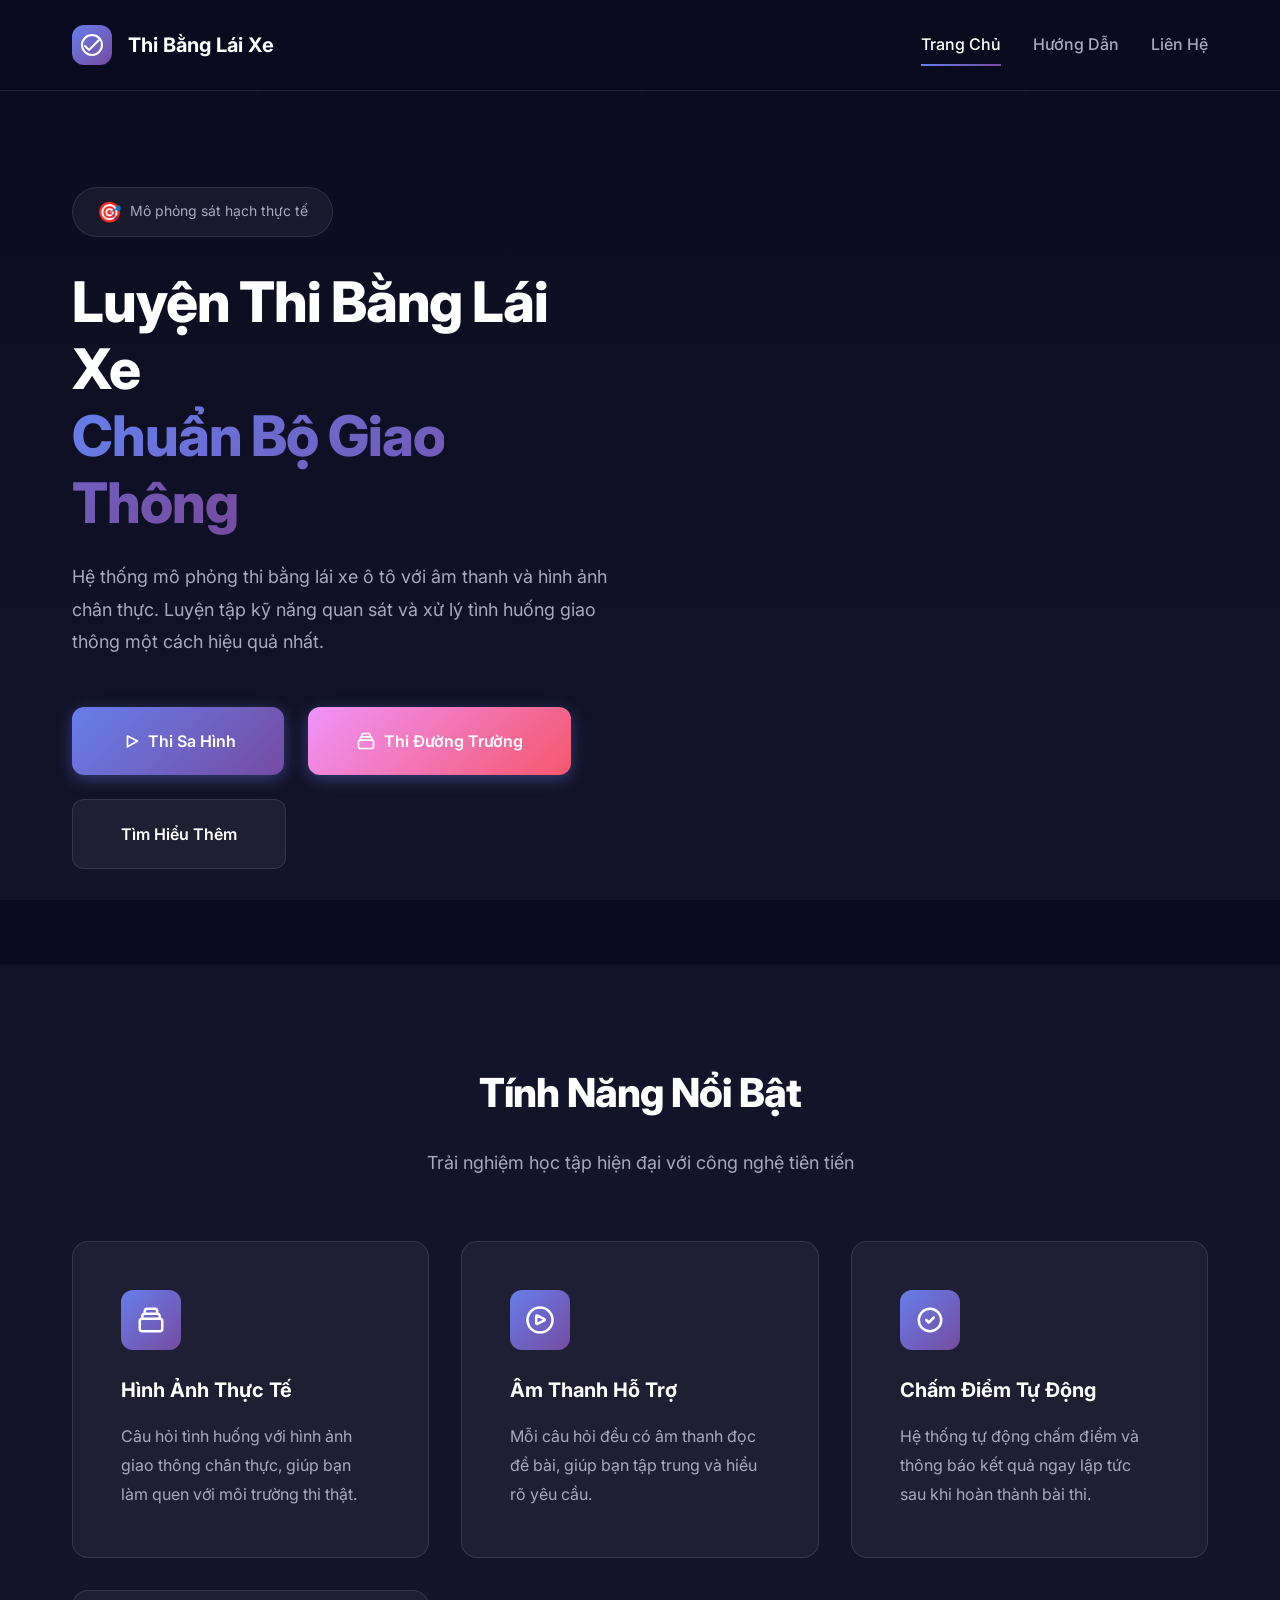
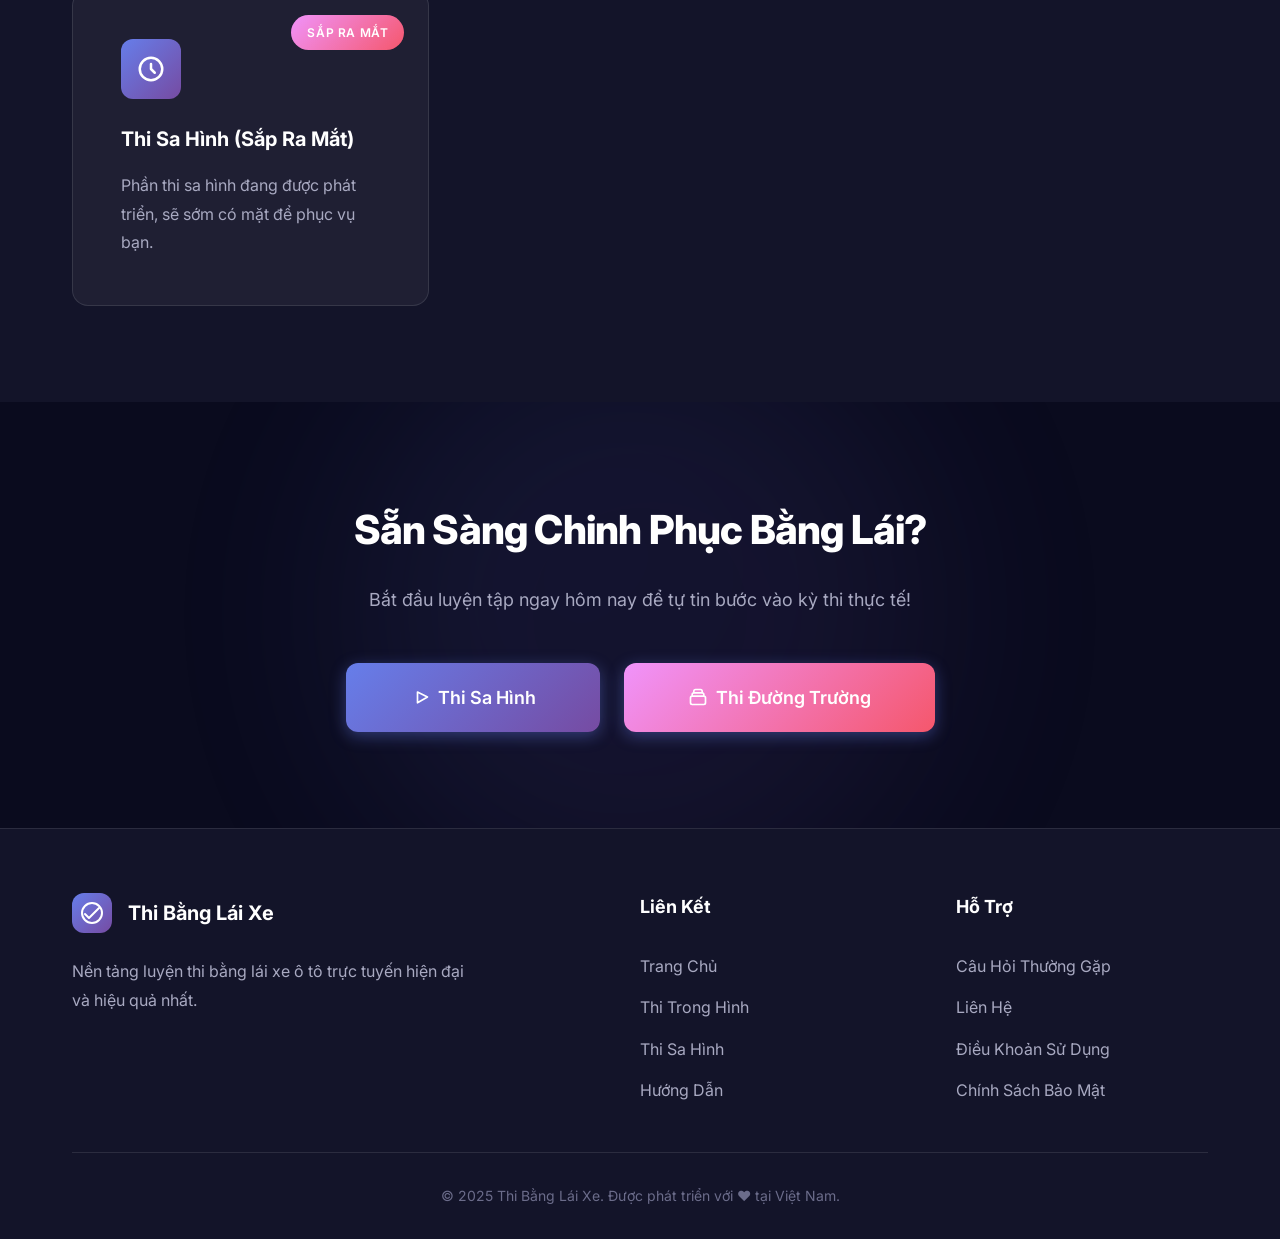
==== thi-sa-hinh.html @ 9852e468 "Initial commit: Mo phong thi bang lai xe - Sa Hinh exam system with audio and timer" ====
<!DOCTYPE html>
<html lang="vi">

<head>
    <meta charset="UTF-8">
    <meta name="viewport" content="width=device-width, initial-scale=1.0">
    <meta name="description" content="Thi Sa Hình - Mô phỏng thi bằng lái xe ô tô">
    <title>Thi Sa Hình - Thi Bằng Lái Xe Ô Tô</title>
    <link rel="stylesheet" href="styles.css">
    <link rel="stylesheet" href="thi-sa-hinh.css">
    <link rel="preconnect" href="https://fonts.googleapis.com">
    <link rel="preconnect" href="https://fonts.gstatic.com" crossorigin>
    <link href="https://fonts.googleapis.com/css2?family=Inter:wght@300;400;500;600;700;800&display=swap"
        rel="stylesheet">
</head>

<body>
    <!-- Background Animation -->
    <div class="background-animation">
        <div class="road-line"></div>
        <div class="road-line"></div>
        <div class="road-line"></div>
    </div>

    <!-- Main Content -->
    <main class="exam-container">
        <div class="container">
            <!-- Exam Header -->
            <div class="exam-header">
                <a href="index.html" class="back-button" id="backBtn">
                    <svg viewBox="0 0 24 24" fill="none" xmlns="http://www.w3.org/2000/svg">
                        <path d="M19 12H5M5 12L12 19M5 12L12 5" stroke="currentColor" stroke-width="2"
                            stroke-linecap="round" stroke-linejoin="round" />
                    </svg>
                    <span class="back-text">Trang chủ</span>
                </a>
                <h1 class="exam-title">THI SA HÌNH</h1>
                <div class="exam-stats">
                    <div class="stat-item">
                        <span class="stat-label">ĐIỂM</span>
                        <span class="stat-value" id="score">100</span>
                    </div>
                    <div class="stat-item">
                        <span class="stat-label">TỔNG TG</span>
                        <span class="stat-value" id="totalTime">00:00</span>
                    </div>
                    <div class="stat-item">
                        <span class="stat-label">TG TRONG BÀI</span>
                        <span class="stat-value" id="currentTime">00:00</span>
                    </div>
                </div>
            </div>

            <!-- Exam Name Section -->
            <div class="exam-name-section">
                <div class="exam-name-label">Bài thi:</div>
                <div class="exam-name-title">XUẤT PHÁT</div>
            </div>

            <!-- Common Errors Section -->
            <div class="common-errors-section">
                <h3 class="common-errors-title">CÁC LỖI CHUNG</h3>
                <div class="error-buttons">
                    <button class="error-btn" data-penalty="-5">
                        <span class="error-name">Chết máy</span>
                        <span class="error-penalty">(-5đ)</span>
                    </button>
                    <button class="error-btn" data-penalty="-1">
                        <span class="error-name">Xe quá tốc độ</span>
                        <span class="error-penalty">(-1đ)</span>
                    </button>
                    <button class="error-btn" data-penalty="-5">
                        <span class="error-name">Vòng tua quá 4000</span>
                        <span class="error-penalty">(-5đ)</span>
                    </button>
                </div>
            </div>

            <!-- Exam Errors Section -->
            <div class="exam-errors-section">
                <h3 class="exam-errors-title">LỖI TRONG BÀI THI</h3>
                <div class="exam-error-buttons">
                    <button class="exam-error-btn" data-penalty="-5">
                        <span class="error-name">Không thắt dây an toàn</span>
                        <span class="error-penalty">(-5đ)</span>
                    </button>
                    <button class="exam-error-btn" data-penalty="-5">
                        <span class="error-name">Không bật xi nhan trái</span>
                        <span class="error-penalty">(-5đ)</span>
                    </button>
                    <button class="exam-error-btn" data-penalty="-5">
                        <span class="error-name">Không tắt xi nhan trái</span>
                        <span class="error-penalty">(-5đ)</span>
                    </button>
                </div>
            </div>

            <!-- Audio Section -->
            <div class="audio-section">
                <h3 class="audio-title">ÂM THANH TRONG BÀI</h3>
                <div class="audio-buttons">
                    <button class="audio-btn" data-audio="AM THANH TING TONG NHAN BAI.mp3">
                        <span class="audio-name">Ting Ton</span>
                    </button>
                </div>
            </div>

            <!-- Content Area (To be filled) -->
            <div class="content-area">
                <p style="color: var(--text-muted); text-align: center; padding: 4rem 0; font-size: 1.125rem;">
                    Nội dung sẽ được thêm vào đây...
                </p>
            </div>

            <!-- Floating Previous Button (Initially hidden) -->
            <button class="prev-question-btn" id="prevQuestionBtn" style="display: none;">
                <svg viewBox="0 0 24 24" fill="none" xmlns="http://www.w3.org/2000/svg">
                    <path d="M11 17L6 12M6 12L11 7M6 12H18" stroke="currentColor" stroke-width="2"
                        stroke-linecap="round" stroke-linejoin="round" />
                </svg>
                <span class="prev-btn-text">Quay lại bài XUẤT PHÁT</span>
            </button>

            <!-- Floating Next Button -->
            <button class="next-question-btn" id="nextQuestionBtn">
                <span class="next-btn-text">Nhường đường cho người đi bộ</span>
                <svg viewBox="0 0 24 24" fill="none" xmlns="http://www.w3.org/2000/svg">
                    <path d="M13 7L18 12M18 12L13 17M18 12H6" stroke="currentColor" stroke-width="2"
                        stroke-linecap="round" stroke-linejoin="round" />
                </svg>
            </button>
        </div>
    </main>

    <script src="thi-sa-hinh.js"></script>
</body>

</html>
---- styles.css ----
/* ===== CSS Variables ===== */
:root {
    /* Colors */
    --primary-gradient: linear-gradient(135deg, #667eea 0%, #764ba2 100%);
    --secondary-gradient: linear-gradient(135deg, #f093fb 0%, #f5576c 100%);
    --success-gradient: linear-gradient(135deg, #4facfe 0%, #00f2fe 100%);

    --bg-primary: #0a0b1e;
    --bg-secondary: #131429;
    --bg-card: rgba(255, 255, 255, 0.05);
    --bg-card-hover: rgba(255, 255, 255, 0.08);

    --text-primary: #ffffff;
    --text-secondary: #a8a9c1;
    --text-muted: #6b6c8a;

    --accent-purple: #667eea;
    --accent-pink: #f5576c;
    --accent-blue: #4facfe;

    /* Spacing */
    --spacing-xs: 0.5rem;
    --spacing-sm: 1rem;
    --spacing-md: 1.5rem;
    --spacing-lg: 2rem;
    --spacing-xl: 3rem;
    --spacing-2xl: 4rem;
    --spacing-3xl: 6rem;

    /* Border Radius */
    --radius-sm: 8px;
    --radius-md: 12px;
    --radius-lg: 16px;
    --radius-xl: 24px;

    /* Shadows */
    --shadow-sm: 0 2px 8px rgba(0, 0, 0, 0.1);
    --shadow-md: 0 4px 16px rgba(0, 0, 0, 0.2);
    --shadow-lg: 0 8px 32px rgba(0, 0, 0, 0.3);
    --shadow-glow: 0 0 40px rgba(102, 126, 234, 0.4);

    /* Transitions */
    --transition-fast: 0.2s ease;
    --transition-normal: 0.3s ease;
    --transition-slow: 0.5s ease;
}

/* ===== Reset & Base Styles ===== */
* {
    margin: 0;
    padding: 0;
    box-sizing: border-box;
}

html {
    scroll-behavior: smooth;
}

body {
    font-family: 'Inter', -apple-system, BlinkMacSystemFont, 'Segoe UI', sans-serif;
    background: var(--bg-primary);
    color: var(--text-primary);
    line-height: 1.6;
    overflow-x: hidden;
    min-height: 100vh;
}

.container {
    max-width: 1200px;
    margin: 0 auto;
    padding: 0 var(--spacing-lg);
}

/* ===== Background Animation ===== */
.background-animation {
    position: fixed;
    top: 0;
    left: 0;
    width: 100%;
    height: 100%;
    z-index: -1;
    overflow: hidden;
    background: linear-gradient(180deg, var(--bg-primary) 0%, var(--bg-secondary) 100%);
}

.road-line {
    position: absolute;
    width: 4px;
    height: 100px;
    background: linear-gradient(180deg, transparent 0%, var(--accent-purple) 50%, transparent 100%);
    opacity: 0.2;
    animation: roadMove 3s linear infinite;
}

.road-line:nth-child(1) {
    left: 20%;
    animation-delay: 0s;
}

.road-line:nth-child(2) {
    left: 50%;
    animation-delay: 1s;
}

.road-line:nth-child(3) {
    left: 80%;
    animation-delay: 2s;
}

@keyframes roadMove {
    0% {
        transform: translateY(-100px);
        opacity: 0;
    }

    50% {
        opacity: 0.2;
    }

    100% {
        transform: translateY(100vh);
        opacity: 0;
    }
}

/* ===== Header ===== */
.header {
    position: sticky;
    top: 0;
    z-index: 1000;
    background: rgba(10, 11, 30, 0.8);
    backdrop-filter: blur(20px);
    border-bottom: 1px solid rgba(255, 255, 255, 0.1);
    padding: var(--spacing-md) 0;
}

.header .container {
    display: flex;
    justify-content: space-between;
    align-items: center;
}

.logo {
    display: flex;
    align-items: center;
    gap: var(--spacing-sm);
    font-weight: 700;
    font-size: 1.25rem;
    text-decoration: none;
    color: var(--text-primary);
}

.logo-icon {
    width: 40px;
    height: 40px;
    background: var(--primary-gradient);
    border-radius: var(--radius-md);
    display: flex;
    align-items: center;
    justify-content: center;
    padding: 8px;
}

.logo-icon svg {
    width: 100%;
    height: 100%;
    color: white;
}

.nav {
    display: flex;
    gap: var(--spacing-lg);
}

.nav-link {
    color: var(--text-secondary);
    text-decoration: none;
    font-weight: 500;
    transition: color var(--transition-fast);
    position: relative;
    padding: var(--spacing-xs) 0;
}

.nav-link::after {
    content: '';
    position: absolute;
    bottom: 0;
    left: 0;
    width: 0;
    height: 2px;
    background: var(--primary-gradient);
    transition: width var(--transition-fast);
}

.nav-link:hover,
.nav-link.active {
    color: var(--text-primary);
}

.nav-link:hover::after,
.nav-link.active::after {
    width: 100%;
}

/* ===== Hero Section ===== */
.hero {
    padding: var(--spacing-3xl) 0;
    min-height: 90vh;
    display: flex;
    align-items: center;
}

.hero .container {
    display: grid;
    grid-template-columns: 1fr 1fr;
    gap: var(--spacing-2xl);
    align-items: center;
}

.hero-content {
    animation: fadeInUp 0.8s ease;
}

.hero-badge {
    display: inline-flex;
    align-items: center;
    gap: var(--spacing-xs);
    background: var(--bg-card);
    border: 1px solid rgba(255, 255, 255, 0.1);
    padding: var(--spacing-xs) var(--spacing-md);
    border-radius: 50px;
    font-size: 0.875rem;
    color: var(--text-secondary);
    margin-bottom: var(--spacing-lg);
}

.badge-icon {
    font-size: 1.25rem;
}

.hero-title {
    font-size: 3.5rem;
    font-weight: 800;
    line-height: 1.2;
    margin-bottom: var(--spacing-md);
    letter-spacing: -0.02em;
}

.gradient-text {
    background: var(--primary-gradient);
    -webkit-background-clip: text;
    -webkit-text-fill-color: transparent;
    background-clip: text;
}

.hero-description {
    font-size: 1.125rem;
    color: var(--text-secondary);
    margin-bottom: var(--spacing-xl);
    max-width: 540px;
    line-height: 1.8;
}

.hero-buttons {
    display: flex;
    gap: var(--spacing-md);
    flex-wrap: wrap;
}

/* ===== Buttons ===== */
.btn {
    display: inline-flex;
    align-items: center;
    gap: var(--spacing-xs);
    padding: var(--spacing-md) var(--spacing-xl);
    border: none;
    border-radius: var(--radius-md);
    font-size: 1rem;
    font-weight: 600;
    cursor: pointer;
    transition: all var(--transition-normal);
    text-decoration: none;
    font-family: inherit;
    position: relative;
    overflow: hidden;
}

.btn svg {
    width: 20px;
    height: 20px;
    transition: transform var(--transition-fast);
}

.btn:hover svg {
    transform: translateX(4px);
}

.btn-primary {
    background: var(--primary-gradient);
    color: white;
    box-shadow: 0 4px 16px rgba(102, 126, 234, 0.4);
}

.btn-primary:hover {
    box-shadow: 0 8px 24px rgba(102, 126, 234, 0.6);
    transform: translateY(-2px);
}

.btn-primary:active {
    transform: translateY(0);
}

.btn-alt {
    background: var(--secondary-gradient);
}

.btn-alt:hover {
    box-shadow: 0 8px 24px rgba(245, 87, 108, 0.6);
}

.btn-secondary {
    background: var(--bg-card);
    color: var(--text-primary);
    border: 1px solid rgba(255, 255, 255, 0.1);
}

.btn-secondary:hover {
    background: var(--bg-card-hover);
    border-color: rgba(255, 255, 255, 0.2);
}

.btn-large {
    padding: var(--spacing-md) var(--spacing-2xl);
    font-size: 1.125rem;
}

/* CTA Buttons Layout */
.cta-buttons {
    display: flex;
    gap: var(--spacing-md);
    justify-content: center;
    flex-wrap: wrap;
}

/* ===== Hero Visual ===== */
.hero-visual {
    position: relative;
    animation: fadeInRight 0.8s ease;
}

.visual-card {
    position: relative;
    background: var(--bg-card);
    border: 1px solid rgba(255, 255, 255, 0.1);
    border-radius: var(--radius-xl);
    padding: var(--spacing-2xl);
    backdrop-filter: blur(20px);
    display: flex;
    align-items: center;
    justify-content: center;
    min-height: 400px;
}

.card-glow {
    position: absolute;
    top: 50%;
    left: 50%;
    transform: translate(-50%, -50%);
    width: 300px;
    height: 300px;
    background: var(--primary-gradient);
    opacity: 0.2;
    filter: blur(80px);
    border-radius: 50%;
    animation: pulse 3s ease-in-out infinite;
}

.steering-wheel {
    position: relative;
    z-index: 1;
    animation: rotate 20s linear infinite;
}

.steering-wheel svg {
    width: 200px;
    height: 200px;
    filter: drop-shadow(0 0 20px rgba(102, 126, 234, 0.5));
}

@keyframes pulse {

    0%,
    100% {
        transform: translate(-50%, -50%) scale(1);
        opacity: 0.2;
    }

    50% {
        transform: translate(-50%, -50%) scale(1.1);
        opacity: 0.3;
    }
}

@keyframes rotate {
    0% {
        transform: rotate(0deg);
    }

    100% {
        transform: rotate(360deg);
    }
}

/* ===== Features Section ===== */
.features {
    padding: var(--spacing-3xl) 0;
    background: var(--bg-secondary);
}

.section-header {
    text-align: center;
    margin-bottom: var(--spacing-2xl);
}

.section-title {
    font-size: 2.5rem;
    font-weight: 800;
    margin-bottom: var(--spacing-md);
    letter-spacing: -0.02em;
}

.section-description {
    font-size: 1.125rem;
    color: var(--text-secondary);
    max-width: 600px;
    margin: 0 auto;
}

.features-grid {
    display: grid;
    grid-template-columns: repeat(auto-fit, minmax(280px, 1fr));
    gap: var(--spacing-lg);
}

.feature-card {
    background: var(--bg-card);
    border: 1px solid rgba(255, 255, 255, 0.1);
    border-radius: var(--radius-lg);
    padding: var(--spacing-xl);
    transition: all var(--transition-normal);
    position: relative;
    overflow: hidden;
}

.feature-card::before {
    content: '';
    position: absolute;
    top: 0;
    left: 0;
    width: 100%;
    height: 4px;
    background: var(--primary-gradient);
    transform: scaleX(0);
    transform-origin: left;
    transition: transform var(--transition-normal);
}

.feature-card:hover {
    background: var(--bg-card-hover);
    transform: translateY(-4px);
    box-shadow: var(--shadow-lg);
}

.feature-card:hover::before {
    transform: scaleX(1);
}

.feature-icon {
    width: 60px;
    height: 60px;
    background: var(--primary-gradient);
    border-radius: var(--radius-md);
    display: flex;
    align-items: center;
    justify-content: center;
    margin-bottom: var(--spacing-md);
    padding: 15px;
}

.feature-icon svg {
    width: 100%;
    height: 100%;
    color: white;
}

.feature-title {
    font-size: 1.25rem;
    font-weight: 700;
    margin-bottom: var(--spacing-sm);
}

.feature-description {
    color: var(--text-secondary);
    line-height: 1.8;
}

.feature-card.coming-soon {
    position: relative;
    opacity: 0.7;
}

.coming-soon-badge {
    position: absolute;
    top: var(--spacing-md);
    right: var(--spacing-md);
    background: var(--secondary-gradient);
    color: white;
    font-size: 0.75rem;
    font-weight: 600;
    padding: var(--spacing-xs) var(--spacing-sm);
    border-radius: 50px;
    text-transform: uppercase;
    letter-spacing: 0.05em;
}

/* ===== CTA Section ===== */
.cta {
    padding: var(--spacing-3xl) 0;
    position: relative;
    overflow: hidden;
}

.cta::before {
    content: '';
    position: absolute;
    top: 50%;
    left: 50%;
    transform: translate(-50%, -50%);
    width: 600px;
    height: 600px;
    background: var(--primary-gradient);
    opacity: 0.1;
    filter: blur(100px);
    border-radius: 50%;
}

.cta-content {
    text-align: center;
    position: relative;
    z-index: 1;
}

.cta-title {
    font-size: 2.5rem;
    font-weight: 800;
    margin-bottom: var(--spacing-md);
    letter-spacing: -0.02em;
}

.cta-description {
    font-size: 1.125rem;
    color: var(--text-secondary);
    margin-bottom: var(--spacing-xl);
    max-width: 600px;
    margin-left: auto;
    margin-right: auto;
}

/* ===== Footer ===== */
.footer {
    background: var(--bg-secondary);
    border-top: 1px solid rgba(255, 255, 255, 0.1);
    padding: var(--spacing-2xl) 0 var(--spacing-lg);
}

.footer-content {
    display: grid;
    grid-template-columns: 2fr 1fr 1fr;
    gap: var(--spacing-2xl);
    margin-bottom: var(--spacing-xl);
}

.footer-section {
    display: flex;
    flex-direction: column;
    gap: var(--spacing-md);
}

.footer-description {
    color: var(--text-secondary);
    line-height: 1.8;
    max-width: 400px;
}

.footer-title {
    font-size: 1.125rem;
    font-weight: 700;
    margin-bottom: var(--spacing-xs);
}

.footer-links {
    list-style: none;
    display: flex;
    flex-direction: column;
    gap: var(--spacing-sm);
}

.footer-links a {
    color: var(--text-secondary);
    text-decoration: none;
    transition: color var(--transition-fast);
}

.footer-links a:hover {
    color: var(--text-primary);
}

.footer-bottom {
    padding-top: var(--spacing-lg);
    border-top: 1px solid rgba(255, 255, 255, 0.1);
    text-align: center;
    color: var(--text-muted);
    font-size: 0.875rem;
}

/* ===== Animations ===== */
@keyframes fadeInUp {
    from {
        opacity: 0;
        transform: translateY(30px);
    }

    to {
        opacity: 1;
        transform: translateY(0);
    }
}

@keyframes fadeInRight {
    from {
        opacity: 0;
        transform: translateX(30px);
    }

    to {
        opacity: 1;
        transform: translateX(0);
    }
}

/* ===== Responsive Design ===== */
@media (max-width: 968px) {
    .hero .container {
        grid-template-columns: 1fr;
        gap: var(--spacing-xl);
    }

    .hero-visual {
        order: -1;
    }

    .hero-title {
        font-size: 2.5rem;
    }

    .footer-content {
        grid-template-columns: 1fr;
        gap: var(--spacing-xl);
    }

    .nav {
        gap: var(--spacing-md);
    }
}

@media (max-width: 640px) {
    .container {
        padding: 0 var(--spacing-md);
    }

    .hero {
        padding: var(--spacing-2xl) 0;
    }

    .hero-title {
        font-size: 2rem;
    }

    .hero-description {
        font-size: 1rem;
    }

    .hero-buttons {
        flex-direction: column;
    }

    .btn {
        width: 100%;
        justify-content: center;
    }

    .section-title {
        font-size: 2rem;
    }

    .cta-title {
        font-size: 2rem;
    }

    .features-grid {
        grid-template-columns: 1fr;
    }

    .nav {
        display: none;
    }
}
---- thi-sa-hinh.css ----
/* ===== Exam Page Specific Styles ===== */

.exam-container {
    min-height: 100vh;
    padding: var(--spacing-2xl) 0;
}

/* ===== Exam Header ===== */
.exam-header {
    display: flex;
    justify-content: space-between;
    align-items: center;
    padding: var(--spacing-xl);
    background: var(--bg-card);
    border: 1px solid rgba(255, 255, 255, 0.1);
    border-radius: var(--radius-lg);
    margin-bottom: var(--spacing-sm);
    box-shadow: var(--shadow-md);
}

.exam-title {
    font-size: 2rem;
    font-weight: 800;
    letter-spacing: 0.05em;
    background: var(--primary-gradient);
    -webkit-background-clip: text;
    -webkit-text-fill-color: transparent;
    background-clip: text;
    flex: 1;
    text-align: center;
}

/* Back Button */
.back-button {
    display: flex;
    align-items: center;
    gap: var(--spacing-xs);
    padding: var(--spacing-sm) var(--spacing-md);
    background: rgba(255, 255, 255, 0.05);
    border: 1px solid rgba(255, 255, 255, 0.1);
    border-radius: var(--radius-md);
    color: var(--text-secondary);
    text-decoration: none;
    font-size: 0.875rem;
    font-weight: 600;
    transition: all var(--transition-normal);
    white-space: nowrap;
}

.back-button svg {
    width: 20px;
    height: 20px;
    transition: transform var(--transition-fast);
}

.back-button:hover {
    background: rgba(255, 255, 255, 0.08);
    border-color: rgba(255, 255, 255, 0.2);
    color: var(--text-primary);
    transform: translateX(-2px);
}

.back-button:hover svg {
    transform: translateX(-4px);
}

.back-text {
    display: inline;
}

.exam-stats {
    display: flex;
    gap: var(--spacing-xl);
}

.stat-item {
    display: flex;
    flex-direction: column;
    align-items: center;
    gap: var(--spacing-xs);
    padding: var(--spacing-md) var(--spacing-lg);
    background: rgba(255, 255, 255, 0.03);
    border-radius: var(--radius-md);
    min-width: 120px;
    border: 1px solid rgba(255, 255, 255, 0.05);
}

.stat-label {
    font-size: 0.875rem;
    color: var(--text-muted);
    text-transform: uppercase;
    letter-spacing: 0.1em;
    font-weight: 600;
    text-align: center;
}

.stat-value {
    font-size: 1.75rem;
    font-weight: 800;
    color: var(--text-primary);
    font-variant-numeric: tabular-nums;
    letter-spacing: -0.02em;
}

/* Exam Name Section */
.exam-name-section {
    display: flex;
    align-items: center;
    justify-content: center;
    gap: var(--spacing-xs);
    padding: 0 0 var(--spacing-xs) 0;
    margin-bottom: var(--spacing-md);
}

.exam-name-label {
    font-size: 0.875rem;
    font-weight: 500;
    color: var(--text-muted);
}

.exam-name-title {
    font-size: 0.875rem;
    font-weight: 700;
    color: var(--text-primary);
    letter-spacing: 0.05em;
}

/* Common Errors Section */
.common-errors-section {
    margin-bottom: var(--spacing-xl);
}

.common-errors-title {
    font-size: 1rem;
    font-weight: 700;
    color: var(--text-primary);
    text-transform: uppercase;
    letter-spacing: 0.05em;
    margin-bottom: var(--spacing-md);
    text-align: center;
}

.error-buttons {
    display: flex;
    gap: var(--spacing-md);
    flex-wrap: wrap;
    justify-content: center;
}

.error-btn {
    display: flex;
    align-items: center;
    gap: var(--spacing-sm);
    padding: var(--spacing-sm) var(--spacing-lg);
    background: rgba(251, 191, 36, 0.1);
    border: 2px solid rgba(251, 191, 36, 0.3);
    border-radius: var(--radius-md);
    color: var(--text-primary);
    font-family: inherit;
    font-size: 0.875rem;
    font-weight: 600;
    cursor: pointer;
    transition: all var(--transition-normal);
    white-space: nowrap;
}

.error-name {
    color: var(--text-primary);
}

.error-penalty {
    color: #fbbf24;
    font-weight: 700;
    font-size: 0.875rem;
}

.error-btn:hover {
    background: rgba(251, 191, 36, 0.15);
    border-color: rgba(251, 191, 36, 0.5);
    transform: translateY(-2px);
    box-shadow: 0 4px 12px rgba(251, 191, 36, 0.3);
}

.error-btn:active {
    transform: translateY(0);
    box-shadow: 0 2px 8px rgba(251, 191, 36, 0.2);
}

/* Exam Errors Section */
.exam-errors-section {
    margin-bottom: var(--spacing-xl);
}

.exam-errors-title {
    font-size: 1rem;
    font-weight: 700;
    color: var(--text-primary);
    text-transform: uppercase;
    letter-spacing: 0.05em;
    margin-bottom: var(--spacing-md);
    text-align: center;
}

.exam-error-buttons {
    display: flex;
    gap: var(--spacing-md);
    flex-wrap: wrap;
    justify-content: center;
}

.exam-error-btn {
    display: flex;
    align-items: center;
    gap: var(--spacing-sm);
    padding: var(--spacing-sm) var(--spacing-lg);
    background: rgba(96, 165, 250, 0.1);
    border: 2px solid rgba(96, 165, 250, 0.3);
    border-radius: var(--radius-md);
    color: var(--text-primary);
    font-family: inherit;
    font-size: 0.875rem;
    font-weight: 600;
    cursor: pointer;
    transition: all var(--transition-normal);
    white-space: nowrap;
}

.exam-error-btn .error-penalty {
    color: #60a5fa;
    font-weight: 700;
    font-size: 0.875rem;
}

.exam-error-btn:hover {
    background: rgba(96, 165, 250, 0.15);
    border-color: rgba(96, 165, 250, 0.5);
    transform: translateY(-2px);
    box-shadow: 0 4px 12px rgba(96, 165, 250, 0.3);
}

.exam-error-btn:active {
    transform: translateY(0);
    box-shadow: 0 2px 8px rgba(96, 165, 250, 0.2);
}

/* Audio Section */
.audio-section {
    margin-bottom: var(--spacing-xl);
}

.audio-title {
    font-size: 1rem;
    font-weight: 700;
    color: var(--text-primary);
    text-transform: uppercase;
    letter-spacing: 0.05em;
    margin-bottom: var(--spacing-md);
    text-align: center;
}

.audio-buttons {
    display: flex;
    gap: var(--spacing-md);
    flex-wrap: wrap;
    justify-content: center;
}

.audio-btn {
    display: flex;
    align-items: center;
    justify-content: center;
    padding: var(--spacing-md) var(--spacing-xl);
    background: rgba(168, 85, 247, 0.1);
    border: 2px solid rgba(168, 85, 247, 0.3);
    border-radius: var(--radius-md);
    color: var(--text-primary);
    font-family: inherit;
    font-size: 1rem;
    font-weight: 700;
    cursor: pointer;
    transition: all var(--transition-normal);
    white-space: nowrap;
}

.audio-btn .audio-name {
    color: #a855f7;
    font-size: 1.125rem;
}

.audio-btn:hover {
    background: rgba(168, 85, 247, 0.15);
    border-color: rgba(168, 85, 247, 0.5);
    transform: translateY(-2px);
    box-shadow: 0 4px 12px rgba(168, 85, 247, 0.3);
}

.audio-btn:active {
    transform: translateY(0);
    box-shadow: 0 2px 8px rgba(168, 85, 247, 0.2);
}

/* Content Area */
.content-area {
    min-height: 400px;
}

/* Floating Next Button */
.next-question-btn {
    position: fixed;
    bottom: 2rem;
    right: 2rem;
    display: flex;
    align-items: center;
    gap: var(--spacing-sm);
    padding: var(--spacing-md) var(--spacing-xl);
    background: linear-gradient(135deg, #10b981 0%, #059669 100%);
    border: none;
    border-radius: var(--radius-lg);
    color: white;
    font-family: inherit;
    font-size: 1rem;
    font-weight: 700;
    cursor: pointer;
    box-shadow: 0 8px 24px rgba(16, 185, 129, 0.4);
    transition: all var(--transition-normal);
    z-index: 1000;
}

.next-question-btn svg {
    width: 20px;
    height: 20px;
    transition: transform var(--transition-fast);
}

.next-question-btn:hover {
    transform: translateY(-4px);
    box-shadow: 0 12px 32px rgba(16, 185, 129, 0.6);
}

.next-question-btn:hover svg {
    transform: translateX(4px);
}

.next-question-btn:active {
    transform: translateY(-2px);
    box-shadow: 0 6px 16px rgba(16, 185, 129, 0.4);
}

.next-btn-text {
    white-space: nowrap;
}

/* Floating Previous Button */
.prev-question-btn {
    position: fixed;
    bottom: 2rem;
    left: 2rem;
    display: flex;
    align-items: center;
    gap: var(--spacing-sm);
    padding: var(--spacing-md) var(--spacing-xl);
    background: linear-gradient(135deg, #f59e0b 0%, #d97706 100%);
    border: none;
    border-radius: var(--radius-lg);
    color: white;
    font-family: inherit;
    font-size: 1rem;
    font-weight: 700;
    cursor: pointer;
    box-shadow: 0 8px 24px rgba(245, 158, 11, 0.4);
    transition: all var(--transition-normal);
    z-index: 1000;
}

.prev-question-btn svg {
    width: 20px;
    height: 20px;
    transition: transform var(--transition-fast);
}

.prev-question-btn:hover {
    transform: translateY(-4px);
    box-shadow: 0 12px 32px rgba(245, 158, 11, 0.6);
}

.prev-question-btn:hover svg {
    transform: translateX(-4px);
}

.prev-question-btn:active {
    transform: translateY(-2px);
    box-shadow: 0 6px 16px rgba(245, 158, 11, 0.4);
}

.prev-btn-text {
    white-space: nowrap;
}

/* ===== Responsive Design ===== */
@media (max-width: 968px) {
    .exam-header {
        flex-direction: column;
        gap: var(--spacing-lg);
    }

    .exam-stats {
        width: 100%;
        justify-content: space-between;
        gap: var(--spacing-md);
    }

    .stat-item {
        min-width: auto;
        flex: 1;
        padding: var(--spacing-sm) var(--spacing-md);
    }

    .exam-title {
        font-size: 1.5rem;
    }

    .stat-label {
        font-size: 0.75rem;
    }

    .stat-value {
        font-size: 1.5rem;
    }
}

@media (max-width: 640px) {
    .exam-container {
        padding: var(--spacing-lg) 0;
    }

    .exam-header {
        padding: var(--spacing-md);
        padding-top: calc(var(--spacing-md) + 40px);
        position: relative;
    }

    .exam-title {
        font-size: 1.25rem;
        text-align: center;
    }

    .exam-stats {
        gap: var(--spacing-sm);
    }

    .stat-item {
        padding: var(--spacing-sm) var(--spacing-xs);
        min-width: 0;
        gap: 4px;
    }

    .stat-label {
        font-size: 0.625rem;
        line-height: 1.3;
        white-space: normal;
        word-break: keep-all;
    }

    .stat-value {
        font-size: 1.125rem;
    }

    /* Back button on mobile - icon only */
    .back-button {
        position: absolute;
        left: var(--spacing-md);
        top: var(--spacing-md);
        padding: 10px;
        font-size: 0.75rem;
    }

    .back-button svg {
        width: 18px;
        height: 18px;
    }

    .back-text {
        display: none;
    }

    /* Exam name section mobile */
    .exam-name-section {
        padding: 0 0 var(--spacing-sm) 0;
        margin-bottom: var(--spacing-md);
    }

    .exam-name-label {
        font-size: 0.75rem;
    }

    .exam-name-title {
        font-size: 0.75rem;
    }

    /* Error buttons mobile - keep horizontal */
    .common-errors-title {
        font-size: 0.875rem;
        margin-bottom: var(--spacing-sm);
    }

    .error-buttons {
        gap: var(--spacing-xs);
    }

    .error-btn {
        flex: 1;
        flex-direction: column;
        gap: 2px;
        padding: var(--spacing-xs) var(--spacing-sm);
        font-size: 0.7rem;
    }

    .error-name {
        font-size: 0.7rem;
    }

    .error-penalty {
        font-size: 0.7rem;
    }

    /* Exam error buttons mobile - keep horizontal */
    .exam-errors-title {
        font-size: 0.875rem;
        margin-bottom: var(--spacing-sm);
    }

    .exam-error-buttons {
        gap: var(--spacing-xs);
    }

    .exam-error-btn {
        flex: 1;
        flex-direction: column;
        gap: 2px;
        padding: var(--spacing-xs) var(--spacing-sm);
        font-size: 0.7rem;
    }

    .exam-error-btn .error-name {
        font-size: 0.7rem;
        text-align: center;
    }

    .exam-error-btn .error-penalty {
        font-size: 0.7rem;
    }

    /* Audio buttons mobile */
    .audio-title {
        font-size: 0.875rem;
        margin-bottom: var(--spacing-sm);
    }

    .audio-btn {
        padding: var(--spacing-sm) var(--spacing-lg);
        font-size: 0.875rem;
    }

    .audio-btn .audio-name {
        font-size: 0.875rem;
    }

    /* Next button mobile */
    .next-question-btn {
        bottom: 1rem;
        right: 1rem;
        padding: var(--spacing-sm) var(--spacing-md);
        font-size: 0.875rem;
    }

    .next-btn-text {
        display: none;
    }

    .next-question-btn svg {
        width: 24px;
        height: 24px;
    }

    /* Previous button mobile */
    .prev-question-btn {
        bottom: 1rem;
        left: 1rem;
        padding: var(--spacing-sm) var(--spacing-md);
        font-size: 0.875rem;
    }

    .prev-btn-text {
        display: none;
    }

    .prev-question-btn svg {
        width: 24px;
        height: 24px;
    }
}

/* Extra small devices - iPhone 14 Pro Max and similar */
@media (max-width: 430px) {
    .exam-stats {
        gap: 6px;
    }

    .stat-item {
        padding: 8px 4px;
    }

    .stat-label {
        font-size: 0.55rem;
        letter-spacing: 0.03em;
        line-height: 1.2;
    }

    .stat-value {
        font-size: 1rem;
    }

    .exam-title {
        font-size: 1.125rem;
    }

    /* Back button extra small - icon only, minimal padding */
    .back-button {
        padding: 8px;
        left: 12px;
        top: 12px;
    }

    .back-button svg {
        width: 16px;
        height: 16px;
    }
}
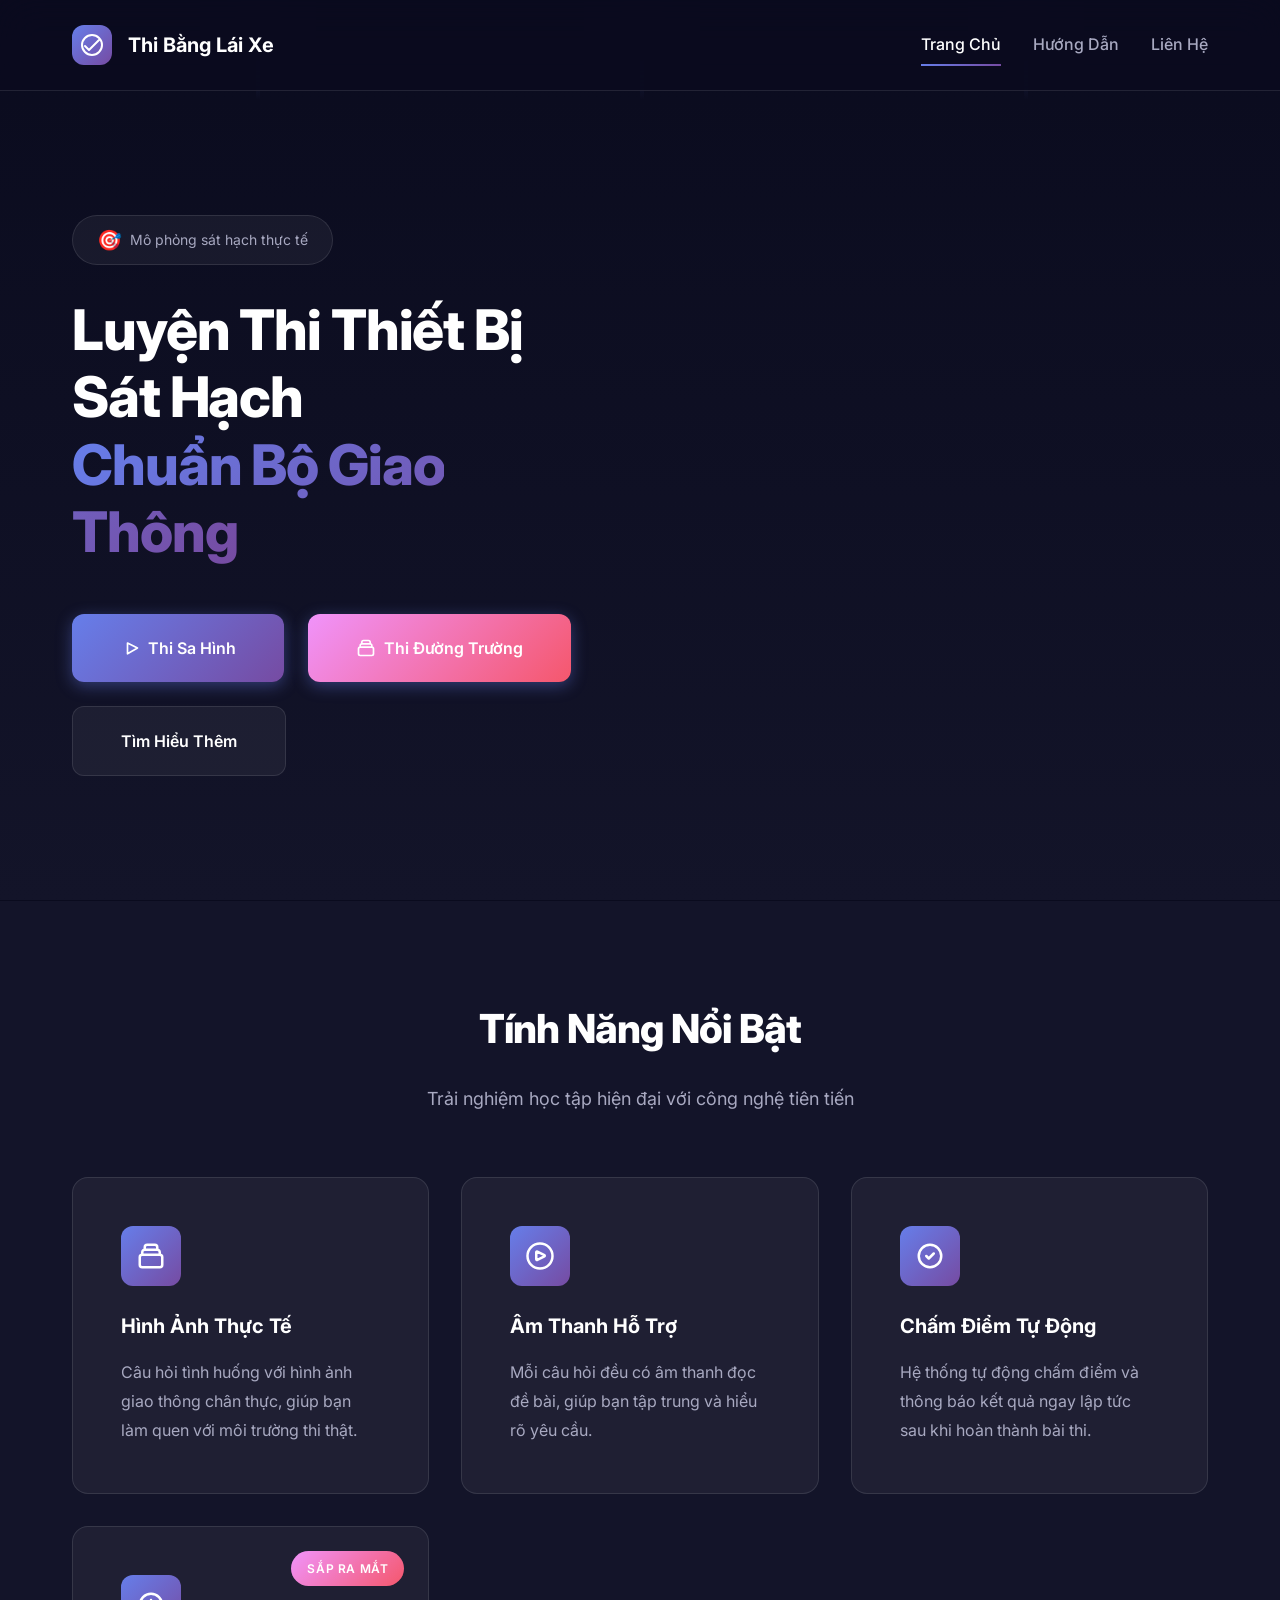
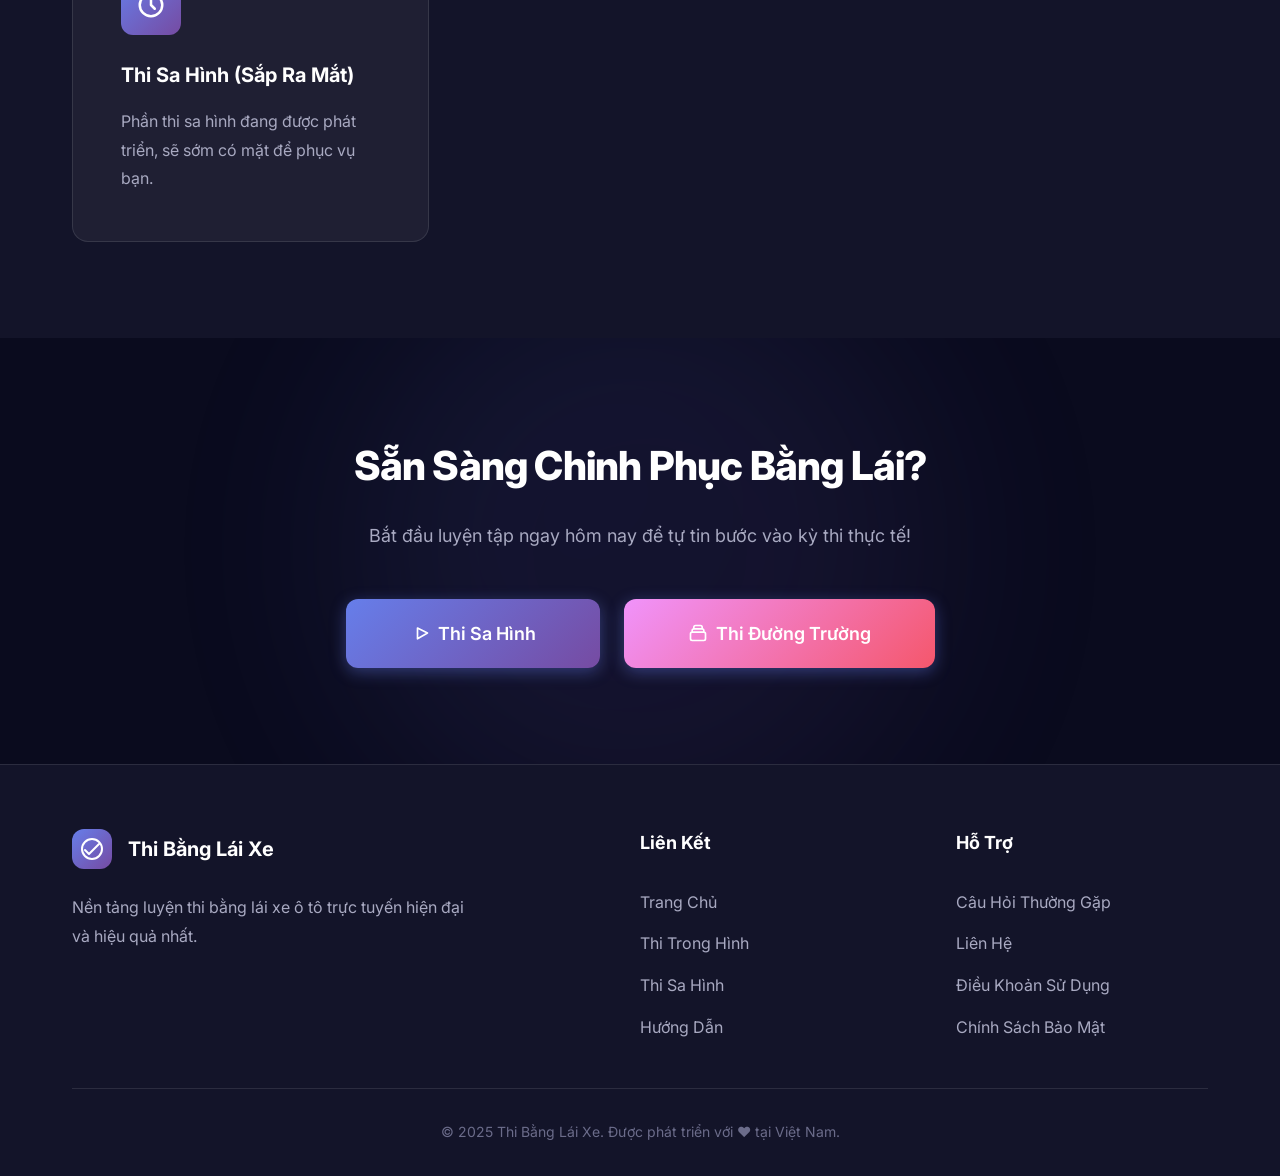
==== commit 2e6935f3: "Update copyright notice in thi-sa-hinh.html" ====
--- a/thi-sa-hinh.html
+++ b/thi-sa-hinh.html
@@ -1,4 +1,4 @@
-<!DOCTYPE html>
+﻿<!DOCTYPE html>
 <html lang="vi">
 
 <head>
@@ -15,6 +15,21 @@
 </head>
 
 <body>
+    <!-- Overlay Start Button (Fix Autoplay Mobile) -->
+    <div id="startOverlay"
+        style="position: fixed; top: 0; left: 0; width: 100%; height: 100%; background: rgba(17, 24, 39, 0.95); z-index: 9999; display: flex; flex-direction: column; justify-content: center; align-items: center; color: white; backdrop-filter: blur(10px);">
+        <div
+            style="background: rgba(255, 255, 255, 0.1); padding: 2rem; border-radius: 1rem; border: 1px solid rgba(255, 255, 255, 0.2); text-align: center; max-width: 90%;">
+            <h2 style="font-size: 1.5rem; margin-bottom: 2rem; color: #fff; font-weight: 700;">Sẵn sàng làm bài thi?
+            </h2>
+            <button id="startExamBtn"
+                style="padding: 1rem 3rem; font-size: 1.25rem; font-weight: 700; color: white; background: linear-gradient(135deg, #22c55e 0%, #16a34a 100%); border: none; border-radius: 50px; cursor: pointer; box-shadow: 0 4px 6px rgba(0,0,0,0.3); transition: transform 0.2s;">
+                BẮT ĐẦU NGAY
+            </button>
+            <p style="margin-top: 1rem; color: rgba(255, 255, 255, 0.6); font-size: 0.875rem;">Nhấn để bật âm thanh và
+                tính giờ</p>
+        </div>
+    </div>
     <!-- Background Animation -->
     <div class="background-animation">
         <div class="road-line"></div>
@@ -92,6 +107,10 @@
                         <span class="error-name">Không tắt xi nhan trái</span>
                         <span class="error-penalty">(-5đ)</span>
                     </button>
+                    <button class="exam-error-btn" id="btn4" data-penalty="-25" style="display: none;">
+                        <span class="error-name">Xe tụt dốc quá 50 cm</span>
+                        <span class="error-penalty">(-25đ)</span>
+                    </button>
                 </div>
             </div>
 
@@ -102,13 +121,20 @@
                     <button class="audio-btn" data-audio="AM THANH TING TONG NHAN BAI.mp3">
                         <span class="audio-name">Ting Ton</span>
                     </button>
+                    <button class="audio-btn" id="tuneBtn" data-audio="Tune Nhan Bai.mp3" style="display: none;">
+                        <span class="audio-name">Tune</span>
+                    </button>
+                    <button class="audio-btn" id="emergencyBtn" data-audio="KHAN CAP NGA TU 1.mp3"
+                        style="display: none;">
+                        <span class="audio-name">Âm thanh khẩn cấp</span>
+                    </button>
                 </div>
             </div>
 
             <!-- Content Area (To be filled) -->
             <div class="content-area">
                 <p style="color: var(--text-muted); text-align: center; padding: 4rem 0; font-size: 1.125rem;">
-                    Nội dung sẽ được thêm vào đây...
+                    Bản quyền website thuộc Mr.Auto (Tony Ng) - sản xuất năm 2025
                 </p>
             </div>
 
@@ -129,10 +155,120 @@
                         stroke-linecap="round" stroke-linejoin="round" />
                 </svg>
             </button>
+
+            <!-- Floating Next Button 2 (to Question 3: Doc Cau) - Initially hidden -->
+            <button class="next-question-btn" id="nextQuestion2Btn" style="display: none;">
+                <span class="next-btn-text">Dừng và khởi hành xe ngang dốc</span>
+                <svg viewBox="0 0 24 24" fill="none" xmlns="http://www.w3.org/2000/svg">
+                    <path d="M13 7L18 12M18 12L13 17M18 12H6" stroke="currentColor" stroke-width="2"
+                        stroke-linecap="round" stroke-linejoin="round" />
+                </svg>
+            </button>
+
+            <!-- Floating Next Button 3 (to Question 4: Qua Vet Banh Xe) - Initially hidden -->
+            <button class="next-question-btn" id="nextQuestion3Btn" style="display: none;">
+                <span class="next-btn-text">Qua vệt bánh xe</span>
+                <svg viewBox="0 0 24 24" fill="none" xmlns="http://www.w3.org/2000/svg">
+                    <path d="M13 7L18 12M18 12L13 17M18 12H6" stroke="currentColor" stroke-width="2"
+                        stroke-linecap="round" stroke-linejoin="round" />
+                </svg>
+            </button>
+
+            <!-- Floating Next Button 4 (to Question 5: Nga Tu 1) - Initially hidden -->
+            <button class="next-question-btn" id="nextQuestion4Btn" style="display: none;">
+                <span class="next-btn-text">Ngã tư 1</span>
+                <svg viewBox="0 0 24 24" fill="none" xmlns="http://www.w3.org/2000/svg">
+                    <path d="M13 7L18 12M18 12L13 17M18 12H6" stroke="currentColor" stroke-width="2"
+                        stroke-linecap="round" stroke-linejoin="round" />
+                </svg>
+            </button>
+
+            <!-- Floating Next Button 5 (to Question 6: Duong Vong Quanh Co) - Initially hidden -->
+            <button class="next-question-btn" id="nextQuestion5Btn" style="display: none;">
+                <span class="next-btn-text">Đường vòng quanh co</span>
+                <svg viewBox="0 0 24 24" fill="none" xmlns="http://www.w3.org/2000/svg">
+                    <path d="M13 7L18 12M18 12L13 17M18 12H6" stroke="currentColor" stroke-width="2"
+                        stroke-linecap="round" stroke-linejoin="round" />
+                </svg>
+            </button>
+
+            <!-- Floating Next Button 6 (to Question 7: Nga Tu 2) - Initially hidden -->
+            <button class="next-question-btn" id="nextQuestion6Btn" style="display: none;">
+                <span class="next-btn-text">Ngã tư 2</span>
+                <svg viewBox="0 0 24 24" fill="none" xmlns="http://www.w3.org/2000/svg">
+                    <path d="M13 7L18 12M18 12L13 17M18 12H6" stroke="currentColor" stroke-width="2"
+                        stroke-linecap="round" stroke-linejoin="round" />
+                </svg>
+            </button>
+
+            <!-- Floating Next Button 7 (to Question 8: Ghep Doc) - Initially hidden -->
+            <button class="next-question-btn" id="nextQuestion7Btn" style="display: none;">
+                <span class="next-btn-text">Ghép dọc</span>
+                <svg viewBox="0 0 24 24" fill="none" xmlns="http://www.w3.org/2000/svg">
+                    <path d="M13 7L18 12M18 12L13 17M18 12H6" stroke="currentColor" stroke-width="2"
+                        stroke-linecap="round" stroke-linejoin="round" />
+                </svg>
+            </button>
+
+            <!-- Floating Next Button 8 (to Question 9: Nga Tu 3) - Initially hidden -->
+            <button class="next-question-btn" id="nextQuestion8Btn" style="display: none;">
+                <span class="next-btn-text">Ngã tư 3</span>
+                <svg viewBox="0 0 24 24" fill="none" xmlns="http://www.w3.org/2000/svg">
+                    <path d="M13 7L18 12M18 12L13 17M18 12H6" stroke="currentColor" stroke-width="2"
+                        stroke-linecap="round" stroke-linejoin="round" />
+                </svg>
+            </button>
+
+            <!-- Floating Next Button 9 (to Question 10: Duong Sat) - Initially hidden -->
+            <button class="next-question-btn" id="nextQuestion9Btn" style="display: none;">
+                <span class="next-btn-text">Đường sắt</span>
+                <svg viewBox="0 0 24 24" fill="none" xmlns="http://www.w3.org/2000/svg">
+                    <path d="M13 7L18 12M18 12L13 17M18 12H6" stroke="currentColor" stroke-width="2"
+                        stroke-linecap="round" stroke-linejoin="round" />
+                </svg>
+            </button>
+
+            <!-- Floating Next Button 10 (to Question 11: Thay Doi So) - Initially hidden -->
+            <button class="next-question-btn" id="nextQuestion10Btn" style="display: none;">
+                <span class="next-btn-text">Thay đổi số</span>
+                <svg viewBox="0 0 24 24" fill="none" xmlns="http://www.w3.org/2000/svg">
+                    <path d="M13 7L18 12M18 12L13 17M18 12H6" stroke="currentColor" stroke-width="2"
+                        stroke-linecap="round" stroke-linejoin="round" />
+                </svg>
+            </button>
+
+            <!-- Floating Next Button 11 (to Question 12: Ghep Ngang) - Initially hidden -->
+            <button class="next-question-btn" id="nextQuestion11Btn" style="display: none;">
+                <span class="next-btn-text">Ghép ngang</span>
+                <svg viewBox="0 0 24 24" fill="none" xmlns="http://www.w3.org/2000/svg">
+                    <path d="M13 7L18 12M18 12L13 17M18 12H6" stroke="currentColor" stroke-width="2"
+                        stroke-linecap="round" stroke-linejoin="round" />
+                </svg>
+            </button>
+
+            <!-- Floating Next Button 12 (to Question 13: Nga Tu 4) - Initially hidden -->
+            <button class="next-question-btn" id="nextQuestion12Btn" style="display: none;">
+                <span class="next-btn-text">Ngã tư 4</span>
+                <svg viewBox="0 0 24 24" fill="none" xmlns="http://www.w3.org/2000/svg">
+                    <path d="M13 7L18 12M18 12L13 17M18 12H6" stroke="currentColor" stroke-width="2"
+                        stroke-linecap="round" stroke-linejoin="round" />
+                </svg>
+            </button>
+
+            <!-- Floating Next Button 13 (to Question 14: Ket Thuc) - Initially hidden -->
+            <button class="next-question-btn" id="nextQuestion13Btn" style="display: none;">
+                <span class="next-btn-text">Kết thúc</span>
+                <svg viewBox="0 0 24 24" fill="none" xmlns="http://www.w3.org/2000/svg">
+                    <path d="M13 7L18 12M18 12L13 17M18 12H6" stroke="currentColor" stroke-width="2"
+                        stroke-linecap="round" stroke-linejoin="round" />
+                </svg>
+            </button>
         </div>
+
+
     </main>
 
     <script src="thi-sa-hinh.js"></script>
 </body>
 
-</html>+</html>
